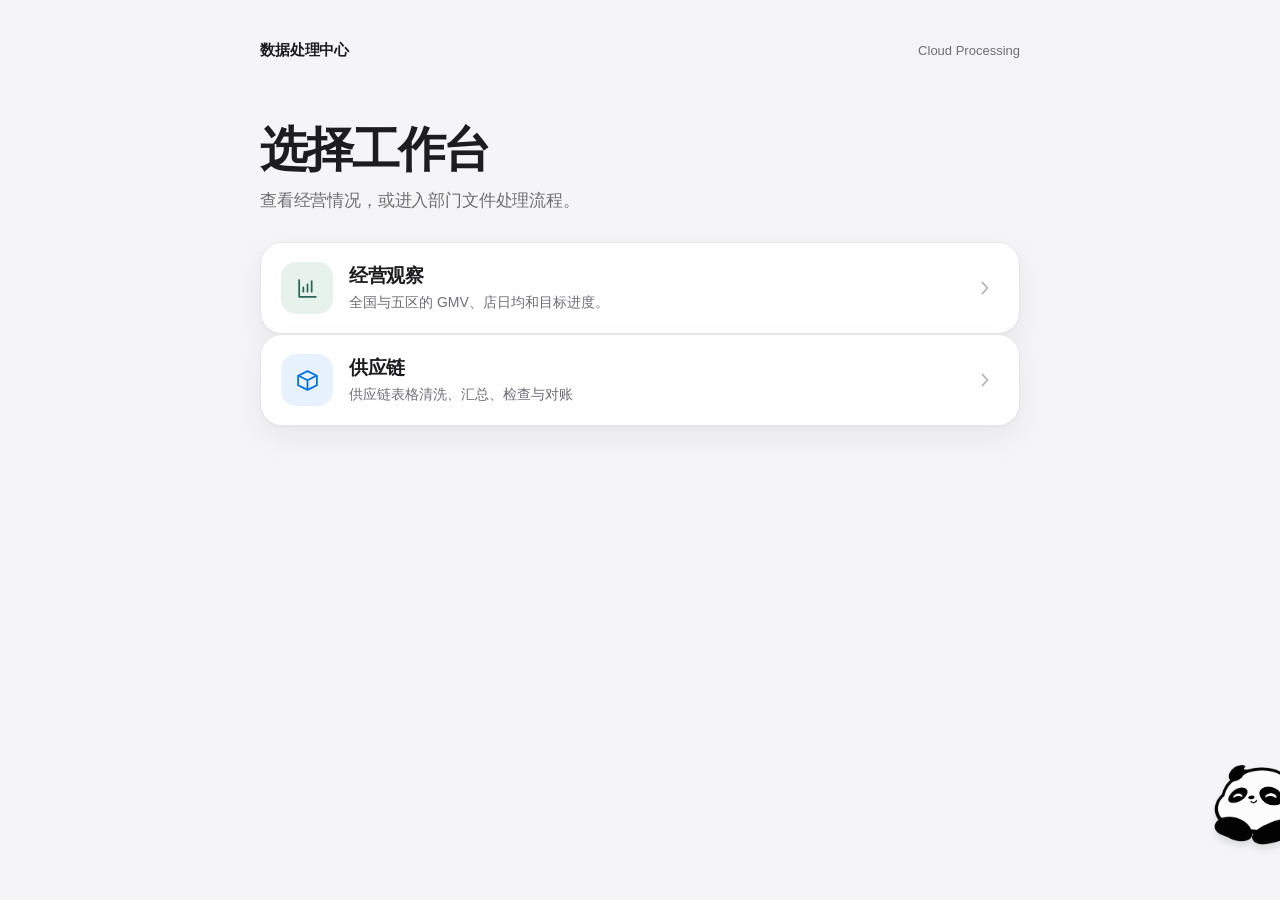
==== index.html @ 6d71aa8b "Deploy fixed Ridge forecasts calibrated to operating snapshots" ====
<!DOCTYPE html>
<html lang="zh-CN">
<head>
  <meta charset="UTF-8">
  <meta name="viewport" content="width=device-width, initial-scale=1.0">
  <meta name="theme-color" content="#f5f5f7">
  <title>数据处理中心</title>
  <link rel="stylesheet" href="assets/site.css">
  <link rel="stylesheet" href="assets/mascot.css?v=4b41b535fff8">
</head>
<body>
  <main class="app-shell" data-page="departments">
    <nav class="brand-bar" aria-label="站点导航">
      <span class="brand">数据处理中心</span>
      <span class="quiet-label">Cloud Processing</span>
    </nav>

    <header class="page-header">
      <h1>选择工作台</h1>
      <p>查看经营情况，或进入部门文件处理流程。</p>
    </header>

    <section class="choice-list" aria-label="经营看板">
      <a class="choice-row" href="operations/" aria-label="进入经营观察">
        <span class="choice-icon" style="--icon-bg:#e8f2ec;--icon-color:#2c6656">
          <svg viewBox="0 0 24 24" fill="none" aria-hidden="true"><path d="M4 4v16h16M8 15v-4M12 15V8M16 15V5" stroke="currentColor" stroke-width="1.7" stroke-linecap="round" stroke-linejoin="round"/></svg>
        </span>
        <span class="choice-copy"><h2>经营观察</h2><p>全国与五区的 GMV、店日均和目标进度。</p></span>
        <svg class="choice-chevron" viewBox="0 0 20 20" fill="none" aria-hidden="true"><path d="m7.5 4.5 5 5.5-5 5.5" stroke="currentColor" stroke-width="1.8" stroke-linecap="round" stroke-linejoin="round"/></svg>
      </a>
    </section>
    <section class="choice-list" data-department-list aria-label="部门列表"></section>
  </main>
  <script src="assets/catalog.js"></script>
  <script src="assets/portal.js"></script>
  <script src="assets/operations-diagnosis.js?v=20261012-c32" defer></script>
  <script src="assets/chat-context.js?v=20261012-c32-r2" defer></script>
  <script src="assets/chat-session.js?v=20261012-c32" defer></script>
  <script src="assets/chat-config.js?v=12b940a2179a" defer></script>
  <script src="assets/mascot.js?v=3c1183628ebd" defer></script>
</body>
</html>
---- assets/site.css ----
:root {
  color-scheme: light;
  --page: #f5f5f7;
  --surface: #ffffff;
  --surface-hover: #fafafa;
  --text: #1d1d1f;
  --secondary: #6e6e73;
  --tertiary: #8e8e93;
  --line: rgba(0, 0, 0, 0.09);
  --blue: #0071e3;
  --blue-hover: #0077ed;
  --green: #248a3d;
  --red: #d70015;
  --radius: 22px;
  --shadow: 0 1px 2px rgba(0, 0, 0, 0.04), 0 12px 32px rgba(0, 0, 0, 0.06);
  --ease: cubic-bezier(0.25, 0.1, 0.25, 1);
}

* {
  box-sizing: border-box;
}

html {
  min-width: 320px;
  background: var(--page);
  -webkit-text-size-adjust: 100%;
}

body {
  min-height: 100vh;
  margin: 0;
  background: var(--page);
  color: var(--text);
  font-family: -apple-system, BlinkMacSystemFont, "SF Pro Display", "SF Pro Text", "PingFang SC", "Helvetica Neue", sans-serif;
  -webkit-font-smoothing: antialiased;
}

button,
input {
  font: inherit;
}

button,
a,
.drop-zone {
  -webkit-tap-highlight-color: transparent;
  touch-action: manipulation;
}

a {
  color: inherit;
  text-decoration: none;
}

button:focus-visible,
a:focus-visible,
input:focus-visible,
.drop-zone:focus-within,
summary:focus-visible {
  outline: 3px solid rgba(0, 113, 227, 0.34);
  outline-offset: 3px;
}

.app-shell {
  width: min(760px, calc(100% - 40px));
  margin: 0 auto;
  padding: 28px 0 72px;
}

.app-shell.runner-shell {
  width: min(680px, calc(100% - 40px));
}

.brand-bar,
.page-nav {
  display: flex;
  min-height: 44px;
  align-items: center;
  justify-content: space-between;
  gap: 16px;
  margin-bottom: 52px;
}

.brand {
  font-size: 15px;
  font-weight: 650;
  letter-spacing: -0.01em;
}

.quiet-label {
  color: var(--secondary);
  font-size: 13px;
  font-weight: 500;
}

.back-link {
  display: inline-flex;
  min-height: 44px;
  align-items: center;
  gap: 5px;
  margin-left: -10px;
  padding: 0 10px;
  border-radius: 12px;
  color: var(--blue);
  font-size: 15px;
  font-weight: 550;
}

.back-link svg {
  width: 17px;
  height: 17px;
}

.page-header {
  margin-bottom: 28px;
}

.page-header h1 {
  max-width: 640px;
  margin: 0;
  font-size: clamp(34px, 7vw, 48px);
  font-weight: 700;
  line-height: 1.08;
  letter-spacing: -0.045em;
}

.page-header p {
  max-width: 590px;
  margin: 12px 0 0;
  color: var(--secondary);
  font-size: 17px;
  line-height: 1.55;
  letter-spacing: -0.01em;
}

.choice-list {
  display: grid;
  gap: 12px;
}

.choice-row {
  display: grid;
  grid-template-columns: 52px minmax(0, 1fr) 24px;
  min-height: 92px;
  align-items: center;
  gap: 16px;
  padding: 18px 20px;
  border: 1px solid var(--line);
  border-radius: var(--radius);
  background: var(--surface);
  box-shadow: var(--shadow);
  transition: background 180ms var(--ease), transform 180ms var(--ease), box-shadow 180ms var(--ease);
}

.choice-row:hover {
  background: var(--surface-hover);
  box-shadow: 0 2px 4px rgba(0, 0, 0, 0.05), 0 16px 38px rgba(0, 0, 0, 0.07);
  transform: translateY(-1px);
}

.choice-row:active {
  transform: scale(0.992);
}

.choice-icon {
  display: grid;
  width: 52px;
  height: 52px;
  place-items: center;
  border-radius: 15px;
  background: var(--icon-bg, #e8f2ff);
  color: var(--icon-color, var(--blue));
}

.choice-icon svg {
  width: 25px;
  height: 25px;
}

.choice-copy {
  min-width: 0;
}

.choice-copy h2 {
  margin: 0;
  font-size: 19px;
  font-weight: 650;
  line-height: 1.25;
  letter-spacing: -0.025em;
}

.choice-copy p {
  margin: 5px 0 0;
  color: var(--secondary);
  font-size: 14px;
  line-height: 1.45;
}

.choice-chevron {
  width: 20px;
  height: 20px;
  color: #b3b3b8;
}

.empty-state,
.error-state {
  padding: 28px;
  border: 1px solid var(--line);
  border-radius: var(--radius);
  background: var(--surface);
  color: var(--secondary);
  line-height: 1.6;
}

.workflow {
  display: grid;
  grid-template-columns: repeat(3, 1fr);
  gap: 8px;
  margin: 0 0 22px;
  padding: 0;
  list-style: none;
}

.workflow li {
  display: flex;
  min-width: 0;
  align-items: center;
  gap: 8px;
  color: var(--tertiary);
  font-size: 13px;
  font-weight: 550;
}

.workflow li::before {
  display: grid;
  width: 24px;
  height: 24px;
  flex: 0 0 24px;
  place-items: center;
  border-radius: 50%;
  background: #e8e8ed;
  color: var(--secondary);
  content: attr(data-step);
  font-size: 12px;
  font-weight: 650;
}

.workflow li.active {
  color: var(--text);
}

.workflow li.active::before {
  background: var(--blue);
  color: white;
}

.workflow li.done::before {
  background: var(--green);
  color: white;
  content: "✓";
}

.runner-card {
  padding: clamp(22px, 5vw, 34px);
  border: 1px solid var(--line);
  border-radius: 28px;
  background: var(--surface);
  box-shadow: var(--shadow);
}

.drop-zone {
  display: grid;
  min-height: 220px;
  place-items: center;
  padding: 28px;
  border: 1.5px dashed #b8b8bd;
  border-radius: 20px;
  background: #fbfbfd;
  cursor: pointer;
  text-align: center;
  transition: border-color 180ms var(--ease), background 180ms var(--ease), transform 180ms var(--ease);
}

.drop-zone:hover,
.drop-zone.dragging {
  border-color: var(--blue);
  background: #f4f9ff;
}

.drop-zone.dragging {
  transform: scale(0.995);
}

.drop-zone input {
  position: absolute;
  width: 1px;
  height: 1px;
  opacity: 0;
  pointer-events: none;
}

.upload-symbol {
  display: grid;
  width: 54px;
  height: 54px;
  place-items: center;
  margin: 0 auto 16px;
  border-radius: 16px;
  background: #e8f2ff;
  color: var(--blue);
}

.upload-symbol svg {
  width: 28px;
  height: 28px;
}

.drop-zone strong {
  display: block;
  font-size: 17px;
  font-weight: 650;
  letter-spacing: -0.02em;
}

.drop-zone small {
  display: block;
  margin-top: 7px;
  color: var(--secondary);
  font-size: 13px;
  line-height: 1.45;
}

.file-list {
  display: grid;
  gap: 8px;
  margin-top: 14px;
}

.file-row {
  display: grid;
  grid-template-columns: minmax(0, 1fr) auto;
  align-items: center;
  gap: 16px;
  padding: 12px 14px;
  border-radius: 14px;
  background: #f5f5f7;
  font-size: 13px;
}

.file-row strong {
  overflow: hidden;
  font-weight: 550;
  text-overflow: ellipsis;
  white-space: nowrap;
}

.file-row span {
  color: var(--secondary);
  font-variant-numeric: tabular-nums;
}

.feedback-list {
  display: grid;
  gap: 10px;
  margin: 20px 0;
  padding: 0;
  list-style: none;
}

.feedback-item {
  display: flex;
  min-height: 42px;
  align-items: center;
  gap: 11px;
  color: var(--secondary);
  font-size: 14px;
}

.feedback-dot {
  display: grid;
  width: 24px;
  height: 24px;
  flex: 0 0 24px;
  place-items: center;
  border-radius: 50%;
  background: #e8e8ed;
  color: var(--tertiary);
  font-size: 12px;
  font-weight: 700;
}

.feedback-item.working {
  color: var(--text);
}

.feedback-item.working .feedback-dot {
  border: 2px solid #d2d2d7;
  border-top-color: var(--blue);
  background: transparent;
  color: transparent;
  animation: spin 700ms linear infinite;
}

.feedback-item.success {
  color: var(--green);
}

.feedback-item.success .feedback-dot {
  background: var(--green);
  color: white;
}

.feedback-item.error {
  color: var(--red);
}

.feedback-item.error .feedback-dot {
  background: #ffe5e7;
  color: var(--red);
}

.access-settings {
  margin: 4px 0 18px;
  border-top: 1px solid var(--line);
  border-bottom: 1px solid var(--line);
}

.access-settings summary {
  min-height: 44px;
  padding: 12px 2px;
  color: var(--secondary);
  cursor: pointer;
  font-size: 13px;
  list-style: none;
}

.access-settings summary::-webkit-details-marker {
  display: none;
}

.access-settings summary::after {
  float: right;
  content: "+";
}

.access-settings[open] summary::after {
  content: "−";
}

.token-field {
  display: grid;
  gap: 7px;
  padding: 4px 0 16px;
  color: var(--secondary);
  font-size: 13px;
}

.token-field input {
  width: 100%;
  min-height: 46px;
  padding: 0 13px;
  border: 1px solid #c7c7cc;
  border-radius: 12px;
  background: white;
  color: var(--text);
  font-size: 16px;
}

.runner-actions {
  display: grid;
  grid-template-columns: 1fr 1fr;
  gap: 10px;
}

.button {
  display: inline-flex;
  min-height: 48px;
  align-items: center;
  justify-content: center;
  padding: 0 18px;
  border: 0;
  border-radius: 14px;
  cursor: pointer;
  font-size: 15px;
  font-weight: 650;
  transition: background 160ms var(--ease), opacity 160ms var(--ease), transform 160ms var(--ease);
}

.button:active {
  transform: scale(0.985);
}

.button.primary {
  background: var(--blue);
  color: white;
}

.button.primary:hover {
  background: var(--blue-hover);
}

.button.secondary {
  background: #e8e8ed;
  color: var(--text);
}

.button.download {
  background: var(--green);
  color: white;
}

.button:disabled,
.button[aria-disabled="true"] {
  cursor: not-allowed;
  opacity: 0.38;
  pointer-events: none;
}

.clear-button {
  display: block;
  min-height: 44px;
  margin: 10px auto -8px;
  padding: 0 12px;
  border: 0;
  background: transparent;
  color: var(--secondary);
  cursor: pointer;
  font-size: 13px;
}

.clear-button:hover {
  color: var(--text);
}

[hidden] {
  display: none !important;
}

@keyframes spin {
  to {
    transform: rotate(360deg);
  }
}

@media (max-width: 560px) {
  .app-shell,
  .app-shell.runner-shell {
    width: min(100% - 24px, 760px);
    padding-top: 12px;
  }

  .brand-bar,
  .page-nav {
    margin-bottom: 36px;
  }

  .page-header h1 {
    font-size: 34px;
  }

  .page-header p {
    font-size: 15px;
  }

  .choice-row {
    grid-template-columns: 46px minmax(0, 1fr) 20px;
    min-height: 82px;
    gap: 13px;
    padding: 15px;
    border-radius: 18px;
  }

  .choice-icon {
    width: 46px;
    height: 46px;
    border-radius: 13px;
  }

  .choice-copy h2 {
    font-size: 17px;
  }

  .choice-copy p {
    font-size: 13px;
  }

  .runner-card {
    padding: 18px;
    border-radius: 22px;
  }

  .drop-zone {
    min-height: 190px;
    padding: 22px 16px;
  }

  .workflow li {
    justify-content: center;
    font-size: 12px;
  }

  .workflow li::before {
    display: none;
  }

  .runner-actions {
    grid-template-columns: 1fr;
  }
}

@media (prefers-reduced-motion: reduce) {
  *,
  *::before,
  *::after {
    scroll-behavior: auto !important;
    animation-duration: 0.01ms !important;
    animation-iteration-count: 1 !important;
    transition-duration: 0.01ms !important;
  }
}
---- assets/mascot.css ----
.xd-widget{--xd-ink:#25342d;--xd-muted:#758078;--xd-green:#2f6656;--xd-red:#b94331;--xd-paper:#fcfbf7;--xd-line:#e4e6dc;position:fixed;inset:auto;top:var(--xd-viewport-top,0px);left:var(--xd-viewport-left,0px);width:var(--xd-viewport-width,100vw);height:var(--xd-viewport-height,100dvh);z-index:120;pointer-events:none;overflow:hidden;overflow:clip;-webkit-text-size-adjust:100%;font-family:-apple-system,BlinkMacSystemFont,"PingFang SC","Microsoft YaHei",sans-serif;color:var(--xd-ink);font-size:14px;line-height:1.5}
.xd-widget *{box-sizing:border-box}.xd-widget button,.xd-widget textarea{font:inherit}.xd-widget button{touch-action:manipulation;cursor:pointer;-webkit-tap-highlight-color:transparent}.xd-widget button:focus-visible,.xd-widget textarea:focus-visible,.xd-conversation:focus-visible{outline:2px solid var(--xd-green);outline-offset:4px}.xd-widget button:disabled{cursor:default}.xd-widget [hidden]{display:none!important}
.xd-trigger{position:absolute;right:-37px;bottom:calc(38px + env(safe-area-inset-bottom,0px) + var(--xd-bottom-offset,0px));width:116px;height:118px;padding:0;border:0;background:transparent;pointer-events:auto;transition:right .36s cubic-bezier(.22,1.35,.4,1),bottom .36s cubic-bezier(.22,1,.4,1);isolation:isolate}
.xd-panda-wrap{display:block;width:116px;height:116px;transform-origin:72% 82%;animation:xd-peek 12s ease-in-out infinite;transition:transform .25s ease;filter:drop-shadow(0 5px 3px rgba(37,52,45,.12))}.xd-panda{display:block;width:100%;height:100%;object-fit:contain;pointer-events:none;user-select:none}.xd-trigger:hover .xd-panda-wrap,.xd-trigger:focus-visible .xd-panda-wrap{animation:none;transform:translate(-5px,-4px) rotate(-7deg)}.xd-trigger:focus-visible{outline-offset:-15px;border-radius:50%}
.xd-trigger-hint{position:absolute;right:85px;top:40px;width:max-content;background:var(--xd-green);color:white;box-shadow:0 3px 13px rgba(36,63,50,.1);font-size:11px;font-weight:500;padding:6px 11px;border-radius:20px;opacity:0;transform:translateX(5px);transition:opacity .18s,transform .18s;pointer-events:none}.xd-trigger:hover .xd-trigger-hint,.xd-trigger:focus-visible .xd-trigger-hint{opacity:1;transform:none}
.xd-open .xd-trigger{right:17px;bottom:calc(17px + env(safe-area-inset-bottom,0px) + var(--xd-bottom-offset,0px))}.xd-open .xd-panda-wrap{animation:xd-pop .36s cubic-bezier(.25,1.5,.45,1) both}.xd-open .xd-trigger-hint{display:none}
.xd-panel{position:absolute;right:max(24px,env(safe-area-inset-right,0px));bottom:calc(139px + env(safe-area-inset-bottom,0px) + var(--xd-bottom-offset,0px));width:min(370px,calc(100% - 48px - env(safe-area-inset-left,0px) - env(safe-area-inset-right,0px)));min-width:0;min-height:0;height:min(490px,calc(var(--xd-viewport-height,100dvh) - 170px));display:flex;flex-direction:column;background:var(--xd-paper);border:1px solid rgba(166,179,163,.45);border-radius:22px;box-shadow:0 16px 54px rgba(38,55,44,.16),0 2px 10px rgba(38,55,44,.04);pointer-events:auto;overflow:clip;animation:xd-panel-in .3s cubic-bezier(.2,.8,.2,1) both;transform-origin:95% 100%}
.xd-header{display:flex;align-items:center;gap:11px;padding:19px 18px 14px;flex:none}.xd-avatar{width:46px;height:46px;object-fit:contain;flex:none;user-select:none}.xd-brand{min-width:0;flex:1}.xd-brand h2{font-size:17px;font-weight:650;letter-spacing:.02em;margin:0;line-height:1.4}.xd-brand h2 span{display:inline-block;font-size:10px;font-weight:500;color:var(--xd-red);letter-spacing:.03em;padding-left:8px}.xd-mode{margin:2px 0 0;font-size:10px;color:var(--xd-muted);letter-spacing:.04em}.xd-icon-button{display:flex;align-items:center;justify-content:center;padding:0;border:0;background:transparent;color:var(--xd-muted);border-radius:50%;flex:none;width:44px;height:44px;transition:background .15s,color .15s}.xd-minimize:hover{background:#edf0e8;color:var(--xd-ink)}.xd-scope{padding:0 20px 12px;margin:0;font-size:10px;line-height:1.6;color:var(--xd-muted);border-bottom:1px solid var(--xd-line);flex:none}
.xd-conversation{min-height:0;min-width:0;flex:1;overflow:auto;overscroll-behavior:contain;scrollbar-width:thin;scrollbar-color:#d6ddcf transparent;padding:19px 17px 8px;outline-offset:-3px!important}.xd-message{width:fit-content;max-width:94%;margin-bottom:13px;border-radius:15px;padding:11px 13px;overflow-wrap:anywhere}.xd-message p{white-space:pre-wrap;font-size:12px;line-height:1.75;margin:0;font-variant-numeric:tabular-nums}.xd-message-assistant{background:#eef2e9;border-bottom-left-radius:4px;color:#34483c}.xd-message-user{margin-left:auto;background:var(--xd-green);color:white;border-bottom-right-radius:4px}.xd-message-error{background:#f8ece5;color:#a14331}.xd-retry{margin:8px 0 1px;border:1px solid #dfbdb0;background:transparent;color:#99442f;font-size:11px;padding:4px 10px;border-radius:7px}.xd-retry:hover{background:#f4e0d4}
.xd-suggestions{display:flex;flex-wrap:wrap;gap:6px;padding:8px 17px 11px;flex:none}.xd-suggestions button{min-height:36px;font-size:10px;border:1px solid var(--xd-line);border-radius:99px;padding:5px 9px;background:transparent;color:var(--xd-muted);line-height:1.4;transition:background .15s,border-color .15s,color .15s}.xd-suggestions button:hover{background:#edf3e9;border-color:#b8c9b6;color:var(--xd-green)}.xd-suggestions button:disabled{opacity:.5}
.xd-form{min-width:0;display:flex;align-items:flex-end;gap:8px;margin:0 16px;padding:9px 8px 9px 12px;border:1px solid #dbe1d3;background:#fffefa;border-radius:13px;flex:none;transition:border-color .15s,box-shadow .15s}.xd-form:focus-within{border-color:#81a18d;box-shadow:0 0 0 2px rgba(47,102,86,.05)}.xd-widget .xd-input{display:block;flex:1;min-width:0;min-height:24px;max-height:90px;resize:none;border:0;background:transparent;color:var(--xd-ink);padding:3px 0;line-height:1.55;font-size:12px;outline:none!important;overflow:auto;border-radius:1px}.xd-input::placeholder{color:#90988d}.xd-send{width:44px;height:44px;background:var(--xd-green);color:white;transition:opacity .15s,background .15s}.xd-send:hover:not(:disabled){background:#234e41}.xd-send:disabled{background:#e6ebe0;color:#a3b09b}.xd-bottom{display:flex;align-items:center;justify-content:space-between;min-height:29px;padding:5px 19px 8px;font-size:9px;color:#92998e;flex:none}.xd-status{color:var(--xd-muted)}.xd-counter{font-variant-numeric:tabular-nums;margin-left:auto}.xd-sr-only{position:absolute!important;width:1px!important;height:1px!important;padding:0!important;margin:-1px!important;overflow:hidden!important;clip:rect(0,0,0,0)!important;white-space:nowrap!important;border:0!important}
@keyframes xd-peek{0%,65%,100%{transform:translateY(0) rotate(-3deg)}69%{transform:translate(-2px,-4px) rotate(-8deg)}73%{transform:translate(0,-2px) rotate(2deg)}79%,88%{transform:translateY(0) rotate(-3deg)}}
@keyframes xd-pop{0%{transform:translate(24px,10px) rotate(-9deg) scale(.84)}65%{transform:translate(-4px,-7px) rotate(3deg) scale(1.04)}100%{transform:none}}
@keyframes xd-panel-in{from{opacity:0;transform:translate(8px,10px) scale(.965)}to{opacity:1;transform:none}}
@media(max-width:520px){.xd-trigger{width:101px;height:104px;right:-31px;bottom:calc(31px + env(safe-area-inset-bottom,0px) + var(--xd-bottom-offset,0px))}.xd-panda-wrap{width:101px;height:101px}.xd-trigger-hint{display:none}.xd-open .xd-trigger{right:16px;bottom:calc(13px + env(safe-area-inset-bottom,0px) + var(--xd-bottom-offset,0px))}.xd-panel{right:max(16px,env(safe-area-inset-right,0px));width:min(370px,calc(100% - 32px - env(safe-area-inset-left,0px) - env(safe-area-inset-right,0px)));bottom:calc(122px + env(safe-area-inset-bottom,0px) + var(--xd-bottom-offset,0px));height:min(490px,calc(var(--xd-viewport-height,100dvh) - 145px));border-radius:19px}.xd-header{padding:15px 16px 11px;gap:9px}.xd-scope{padding:0 17px 10px}.xd-conversation{padding:15px 14px 6px}.xd-message{max-width:95%}.xd-message p{font-size:14px;line-height:1.65}.xd-suggestions{padding:7px 14px 10px}.xd-form{margin:0 13px}.xd-widget .xd-input{font-size:16px;line-height:1.5;min-height:28px}.xd-send{width:44px;height:44px}.xd-suggestions button{min-height:44px}.xd-bottom{padding:5px 16px 8px}}
@media(max-height:460px){.xd-open .xd-trigger{bottom:calc(8px + var(--xd-bottom-offset,0px));width:68px;height:68px}.xd-open .xd-panda-wrap{width:68px;height:68px}.xd-panel{bottom:calc(82px + var(--xd-bottom-offset,0px));height:calc(var(--xd-viewport-height,100dvh) - 98px)}.xd-header{padding-top:9px;padding-bottom:7px}.xd-avatar{width:32px;height:32px}.xd-scope{padding-bottom:6px}.xd-suggestions{padding-top:4px;padding-bottom:6px}.xd-bottom{min-height:23px;padding-top:2px;padding-bottom:4px}}
.xd-compact.xd-open .xd-trigger{display:none}.xd-compact.xd-open .xd-panda-wrap{width:68px;height:68px}.xd-compact .xd-panel{bottom:calc(8px + env(safe-area-inset-bottom,0px));height:calc(var(--xd-viewport-height,100dvh) - 16px - env(safe-area-inset-top,0px) - env(safe-area-inset-bottom,0px))}.xd-compact .xd-header{padding:7px 15px;min-height:39px}.xd-compact .xd-brand h2{font-size:14px}.xd-compact .xd-avatar,.xd-compact .xd-mode,.xd-compact .xd-scope,.xd-compact .xd-suggestions{display:none}.xd-compact .xd-conversation{min-height:0;padding-top:8px;padding-bottom:3px}.xd-compact .xd-message{padding:7px 10px;margin-bottom:8px}.xd-compact .xd-bottom{min-height:18px;padding-top:1px;padding-bottom:3px;font-size:8px}.xd-compact .xd-form{padding-top:5px;padding-bottom:5px}
@media(prefers-reduced-motion:reduce){.xd-trigger,.xd-panda-wrap,.xd-panel{animation:none!important;transition:none!important}.xd-trigger:hover .xd-panda-wrap,.xd-trigger:focus-visible .xd-panda-wrap{transform:none}}

.xd-history{flex-shrink:0;border:0;background:transparent;color:var(--xd-muted);font-size:11px;padding:6px;cursor:pointer}.xd-download-chat{display:inline-block;margin-top:8px;color:var(--xd-green);font-size:12px;text-decoration:underline}.xd-message-scope{display:block;margin-bottom:4px;font-size:9px;color:var(--xd-muted)}
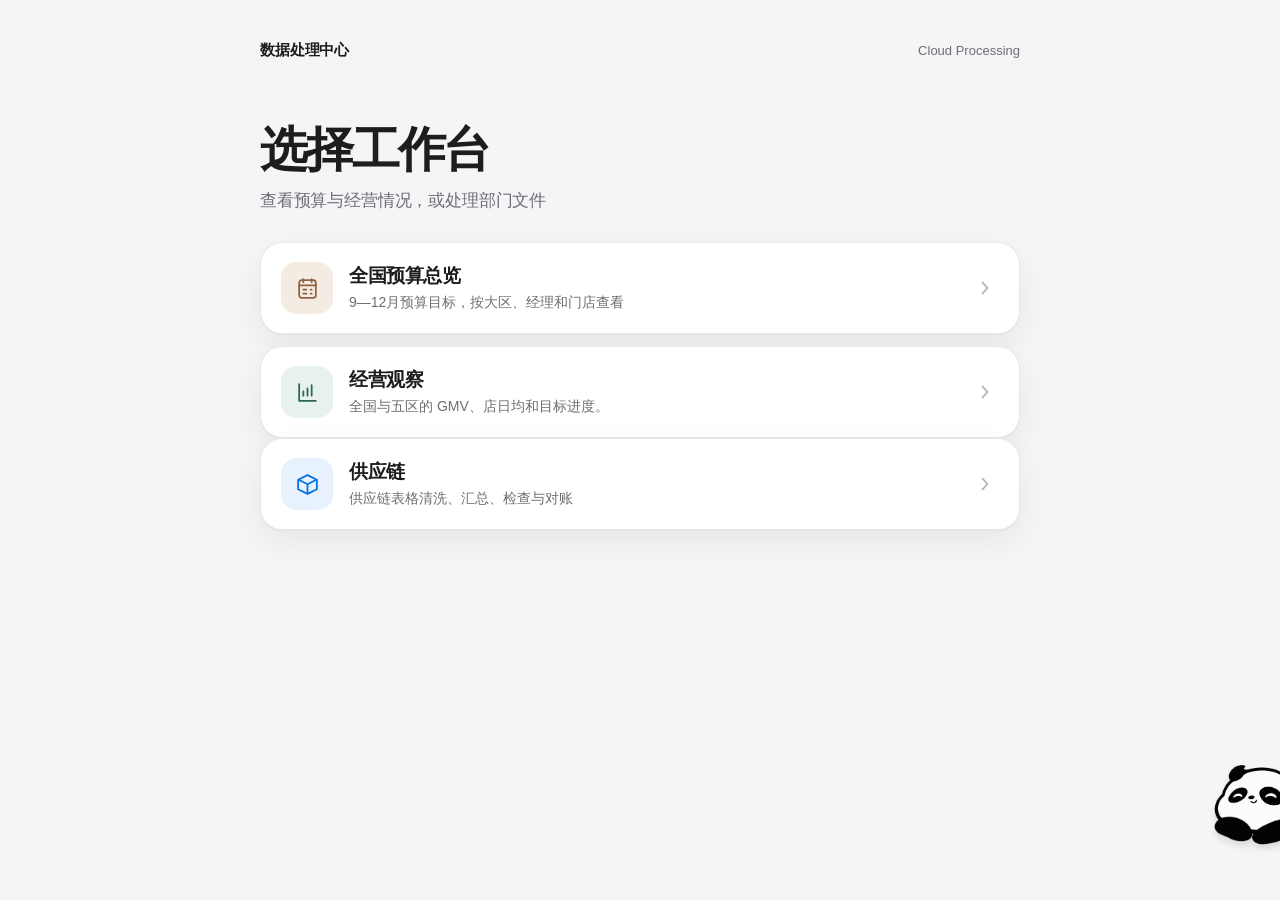
==== commit 2f6d8935: "Publish approved nationwide budget overview" ====
--- a/index.html
+++ b/index.html
@@ -17,10 +17,17 @@
 
     <header class="page-header">
       <h1>选择工作台</h1>
-      <p>查看经营情况，或进入部门文件处理流程。</p>
+      <p>查看预算与经营情况，或处理部门文件</p>
     </header>
 
-    <section class="choice-list" aria-label="经营看板">
+    <section class="choice-list" aria-label="预算与经营">
+      <a class="choice-row" href="budget/" aria-label="进入全国预算总览">
+        <span class="choice-icon" style="--icon-bg:#f4ece3;--icon-color:#946044">
+          <svg viewBox="0 0 24 24" fill="none" aria-hidden="true"><rect x="4" y="4" width="16" height="17" rx="2.5" stroke="currentColor" stroke-width="1.7"/><path d="M8 3v3M16 3v3M4 9h16M8 13h3M8 17h3M15 13h1M15 17h1" stroke="currentColor" stroke-width="1.7" stroke-linecap="round"/></svg>
+        </span>
+        <span class="choice-copy"><h2>全国预算总览</h2><p>9—12月预算目标，按大区、经理和门店查看</p></span>
+        <svg class="choice-chevron" viewBox="0 0 20 20" fill="none" aria-hidden="true"><path d="m7.5 4.5 5 5.5-5 5.5" stroke="currentColor" stroke-width="1.8" stroke-linecap="round" stroke-linejoin="round"/></svg>
+      </a>
       <a class="choice-row" href="operations/" aria-label="进入经营观察">
         <span class="choice-icon" style="--icon-bg:#e8f2ec;--icon-color:#2c6656">
           <svg viewBox="0 0 24 24" fill="none" aria-hidden="true"><path d="M4 4v16h16M8 15v-4M12 15V8M16 15V5" stroke="currentColor" stroke-width="1.7" stroke-linecap="round" stroke-linejoin="round"/></svg>
@@ -37,6 +44,6 @@
   <script src="assets/chat-context.js?v=20261012-c32-r2" defer></script>
   <script src="assets/chat-session.js?v=20261012-c32" defer></script>
   <script src="assets/chat-config.js?v=12b940a2179a" defer></script>
-  <script src="assets/mascot.js?v=3c1183628ebd" defer></script>
+  <script src="assets/mascot.js?v=52214c8634c3" defer></script>
 </body>
 </html>
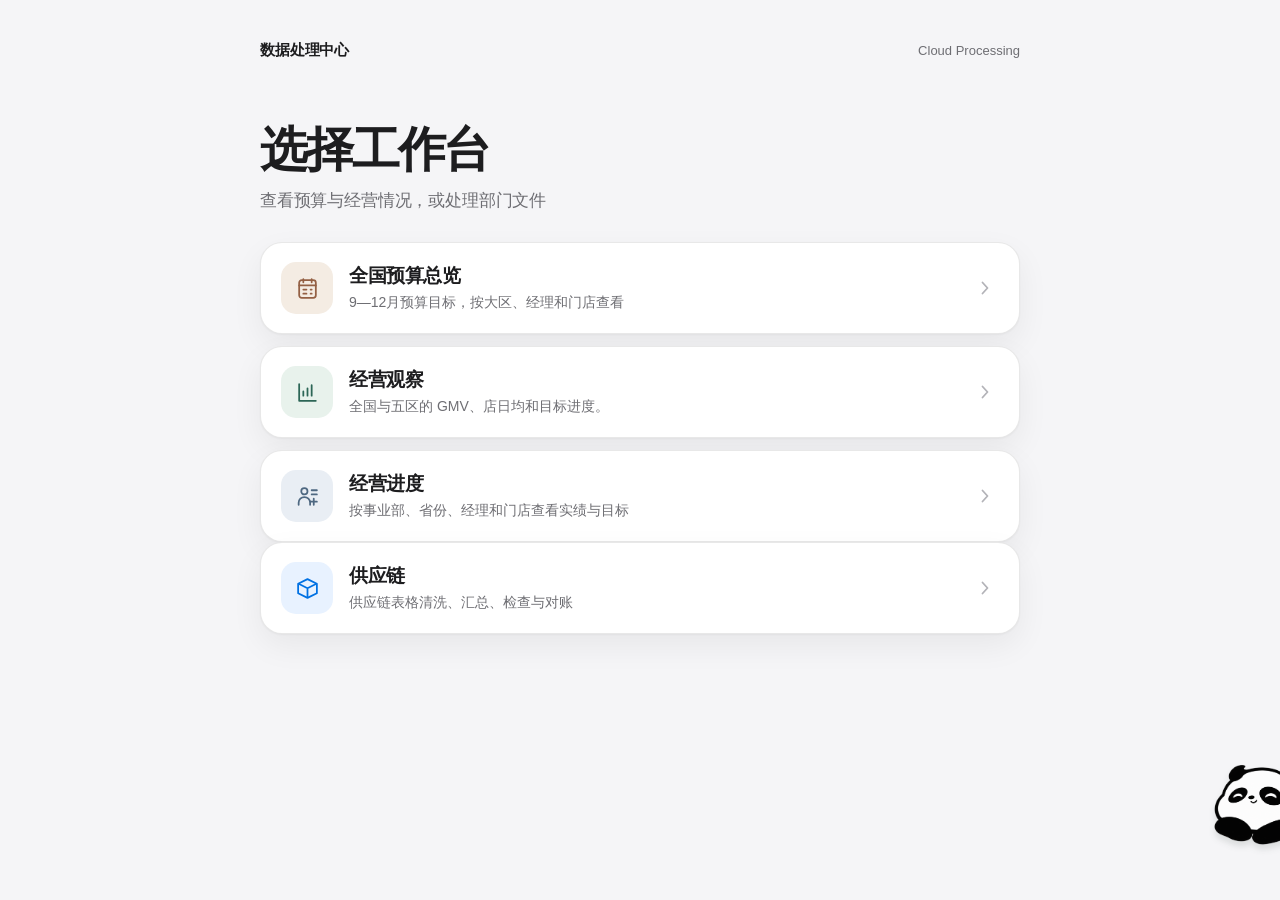
==== commit 1a415503: "Publish operating progress as the third dashboard" ====
--- a/index.html
+++ b/index.html
@@ -35,6 +35,13 @@
         <span class="choice-copy"><h2>经营观察</h2><p>全国与五区的 GMV、店日均和目标进度。</p></span>
         <svg class="choice-chevron" viewBox="0 0 20 20" fill="none" aria-hidden="true"><path d="m7.5 4.5 5 5.5-5 5.5" stroke="currentColor" stroke-width="1.8" stroke-linecap="round" stroke-linejoin="round"/></svg>
       </a>
+      <a class="choice-row" href="manager-targets/" aria-label="进入经营进度">
+        <span class="choice-icon" style="--icon-bg:#e9eef4;--icon-color:#4e6881">
+          <svg viewBox="0 0 24 24" fill="none" aria-hidden="true"><circle cx="9" cy="7" r="3" stroke="currentColor" stroke-width="1.7"/><path d="M3.5 20v-2a5.5 5.5 0 0 1 11 0v2M16 6h5M16 10h5M18 14v6M15 17h6" stroke="currentColor" stroke-width="1.7" stroke-linecap="round"/></svg>
+        </span>
+        <span class="choice-copy"><h2>经营进度</h2><p>按事业部、省份、经理和门店查看实绩与目标</p></span>
+        <svg class="choice-chevron" viewBox="0 0 20 20" fill="none" aria-hidden="true"><path d="m7.5 4.5 5 5.5-5 5.5" stroke="currentColor" stroke-width="1.8" stroke-linecap="round" stroke-linejoin="round"/></svg>
+      </a>
     </section>
     <section class="choice-list" data-department-list aria-label="部门列表"></section>
   </main>
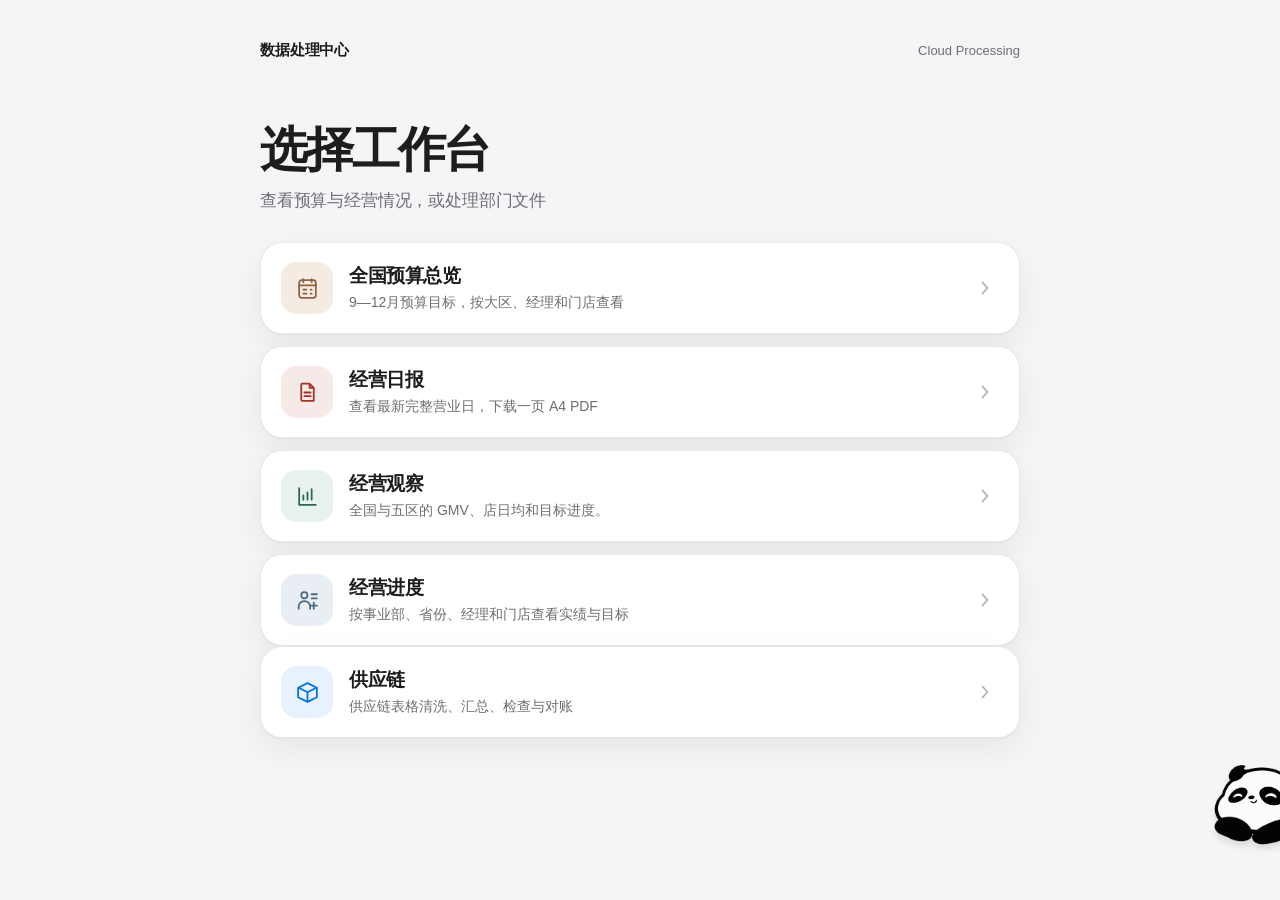
==== commit 97b2bf21: "Publish latest operating daily report" ====
--- a/index.html
+++ b/index.html
@@ -28,6 +28,13 @@
         <span class="choice-copy"><h2>全国预算总览</h2><p>9—12月预算目标，按大区、经理和门店查看</p></span>
         <svg class="choice-chevron" viewBox="0 0 20 20" fill="none" aria-hidden="true"><path d="m7.5 4.5 5 5.5-5 5.5" stroke="currentColor" stroke-width="1.8" stroke-linecap="round" stroke-linejoin="round"/></svg>
       </a>
+      <a class="choice-row" href="daily/" aria-label="进入经营日报">
+        <span class="choice-icon" style="--icon-bg:#f5eae7;--icon-color:#a63327">
+          <svg viewBox="0 0 24 24" fill="none" aria-hidden="true"><path d="M7 3.5h7l4 4V20H7a1 1 0 0 1-1-1V4.5a1 1 0 0 1 1-1Z M14 3.5v4h4 M9 12h6 M9 15.5h6" stroke="currentColor" stroke-width="1.7" stroke-linecap="round" stroke-linejoin="round"/></svg>
+        </span>
+        <span class="choice-copy"><h2>经营日报</h2><p>查看最新完整营业日，下载一页 A4 PDF</p></span>
+        <svg class="choice-chevron" viewBox="0 0 20 20" fill="none" aria-hidden="true"><path d="m7.5 4.5 5 5.5-5 5.5" stroke="currentColor" stroke-width="1.8" stroke-linecap="round" stroke-linejoin="round"/></svg>
+      </a>
       <a class="choice-row" href="operations/" aria-label="进入经营观察">
         <span class="choice-icon" style="--icon-bg:#e8f2ec;--icon-color:#2c6656">
           <svg viewBox="0 0 24 24" fill="none" aria-hidden="true"><path d="M4 4v16h16M8 15v-4M12 15V8M16 15V5" stroke="currentColor" stroke-width="1.7" stroke-linecap="round" stroke-linejoin="round"/></svg>
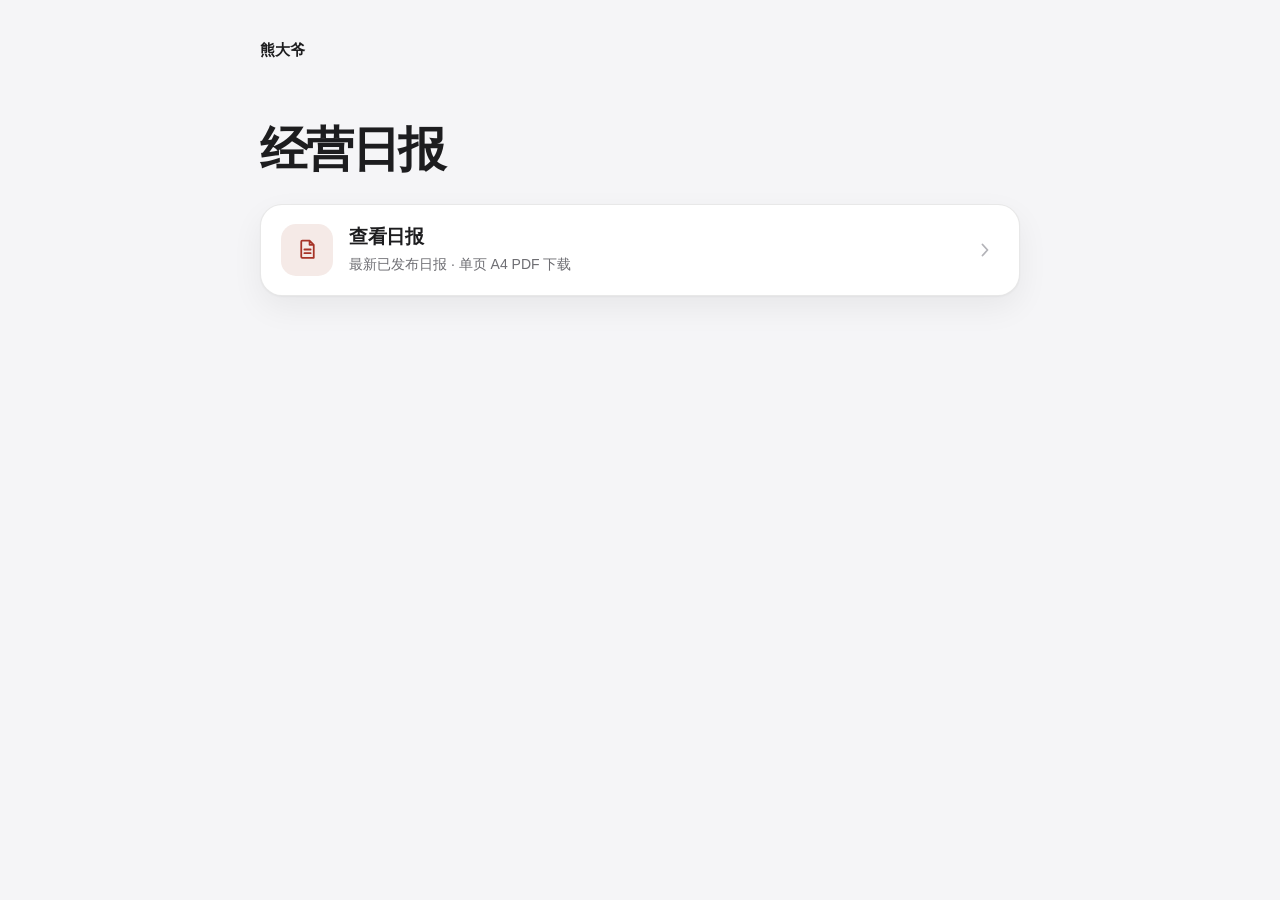
==== commit fa01f4f7: "Keep only the daily report entry on the homepage" ====
--- a/index.html
+++ b/index.html
@@ -4,60 +4,28 @@
   <meta charset="UTF-8">
   <meta name="viewport" content="width=device-width, initial-scale=1.0">
   <meta name="theme-color" content="#f5f5f7">
-  <title>数据处理中心</title>
+  <title>熊大爷经营日报</title>
   <link rel="stylesheet" href="assets/site.css">
-  <link rel="stylesheet" href="assets/mascot.css?v=4b41b535fff8">
 </head>
 <body>
-  <main class="app-shell" data-page="departments">
-    <nav class="brand-bar" aria-label="站点导航">
-      <span class="brand">数据处理中心</span>
-      <span class="quiet-label">Cloud Processing</span>
-    </nav>
+  <main class="app-shell">
+    <div class="brand-bar">
+      <span class="brand">熊大爷</span>
+    </div>
 
     <header class="page-header">
-      <h1>选择工作台</h1>
-      <p>查看预算与经营情况，或处理部门文件</p>
+      <h1>经营日报</h1>
     </header>
 
-    <section class="choice-list" aria-label="预算与经营">
-      <a class="choice-row" href="budget/" aria-label="进入全国预算总览">
-        <span class="choice-icon" style="--icon-bg:#f4ece3;--icon-color:#946044">
-          <svg viewBox="0 0 24 24" fill="none" aria-hidden="true"><rect x="4" y="4" width="16" height="17" rx="2.5" stroke="currentColor" stroke-width="1.7"/><path d="M8 3v3M16 3v3M4 9h16M8 13h3M8 17h3M15 13h1M15 17h1" stroke="currentColor" stroke-width="1.7" stroke-linecap="round"/></svg>
-        </span>
-        <span class="choice-copy"><h2>全国预算总览</h2><p>9—12月预算目标，按大区、经理和门店查看</p></span>
-        <svg class="choice-chevron" viewBox="0 0 20 20" fill="none" aria-hidden="true"><path d="m7.5 4.5 5 5.5-5 5.5" stroke="currentColor" stroke-width="1.8" stroke-linecap="round" stroke-linejoin="round"/></svg>
-      </a>
-      <a class="choice-row" href="daily/" aria-label="进入经营日报">
+    <div class="choice-list">
+      <a class="choice-row" href="daily/">
         <span class="choice-icon" style="--icon-bg:#f5eae7;--icon-color:#a63327">
           <svg viewBox="0 0 24 24" fill="none" aria-hidden="true"><path d="M7 3.5h7l4 4V20H7a1 1 0 0 1-1-1V4.5a1 1 0 0 1 1-1Z M14 3.5v4h4 M9 12h6 M9 15.5h6" stroke="currentColor" stroke-width="1.7" stroke-linecap="round" stroke-linejoin="round"/></svg>
         </span>
-        <span class="choice-copy"><h2>经营日报</h2><p>查看最新完整营业日，下载一页 A4 PDF</p></span>
+        <span class="choice-copy"><h2>查看日报</h2><p>最新已发布日报 · 单页 A4 PDF 下载</p></span>
         <svg class="choice-chevron" viewBox="0 0 20 20" fill="none" aria-hidden="true"><path d="m7.5 4.5 5 5.5-5 5.5" stroke="currentColor" stroke-width="1.8" stroke-linecap="round" stroke-linejoin="round"/></svg>
       </a>
-      <a class="choice-row" href="operations/" aria-label="进入经营观察">
-        <span class="choice-icon" style="--icon-bg:#e8f2ec;--icon-color:#2c6656">
-          <svg viewBox="0 0 24 24" fill="none" aria-hidden="true"><path d="M4 4v16h16M8 15v-4M12 15V8M16 15V5" stroke="currentColor" stroke-width="1.7" stroke-linecap="round" stroke-linejoin="round"/></svg>
-        </span>
-        <span class="choice-copy"><h2>经营观察</h2><p>全国与五区的 GMV、店日均和目标进度。</p></span>
-        <svg class="choice-chevron" viewBox="0 0 20 20" fill="none" aria-hidden="true"><path d="m7.5 4.5 5 5.5-5 5.5" stroke="currentColor" stroke-width="1.8" stroke-linecap="round" stroke-linejoin="round"/></svg>
-      </a>
-      <a class="choice-row" href="manager-targets/" aria-label="进入经营进度">
-        <span class="choice-icon" style="--icon-bg:#e9eef4;--icon-color:#4e6881">
-          <svg viewBox="0 0 24 24" fill="none" aria-hidden="true"><circle cx="9" cy="7" r="3" stroke="currentColor" stroke-width="1.7"/><path d="M3.5 20v-2a5.5 5.5 0 0 1 11 0v2M16 6h5M16 10h5M18 14v6M15 17h6" stroke="currentColor" stroke-width="1.7" stroke-linecap="round"/></svg>
-        </span>
-        <span class="choice-copy"><h2>经营进度</h2><p>按事业部、省份、经理和门店查看实绩与目标</p></span>
-        <svg class="choice-chevron" viewBox="0 0 20 20" fill="none" aria-hidden="true"><path d="m7.5 4.5 5 5.5-5 5.5" stroke="currentColor" stroke-width="1.8" stroke-linecap="round" stroke-linejoin="round"/></svg>
-      </a>
-    </section>
-    <section class="choice-list" data-department-list aria-label="部门列表"></section>
+    </div>
   </main>
-  <script src="assets/catalog.js"></script>
-  <script src="assets/portal.js"></script>
-  <script src="assets/operations-diagnosis.js?v=20261012-c32" defer></script>
-  <script src="assets/chat-context.js?v=20261012-c32-r2" defer></script>
-  <script src="assets/chat-session.js?v=20261012-c32" defer></script>
-  <script src="assets/chat-config.js?v=12b940a2179a" defer></script>
-  <script src="assets/mascot.js?v=52214c8634c3" defer></script>
 </body>
 </html>
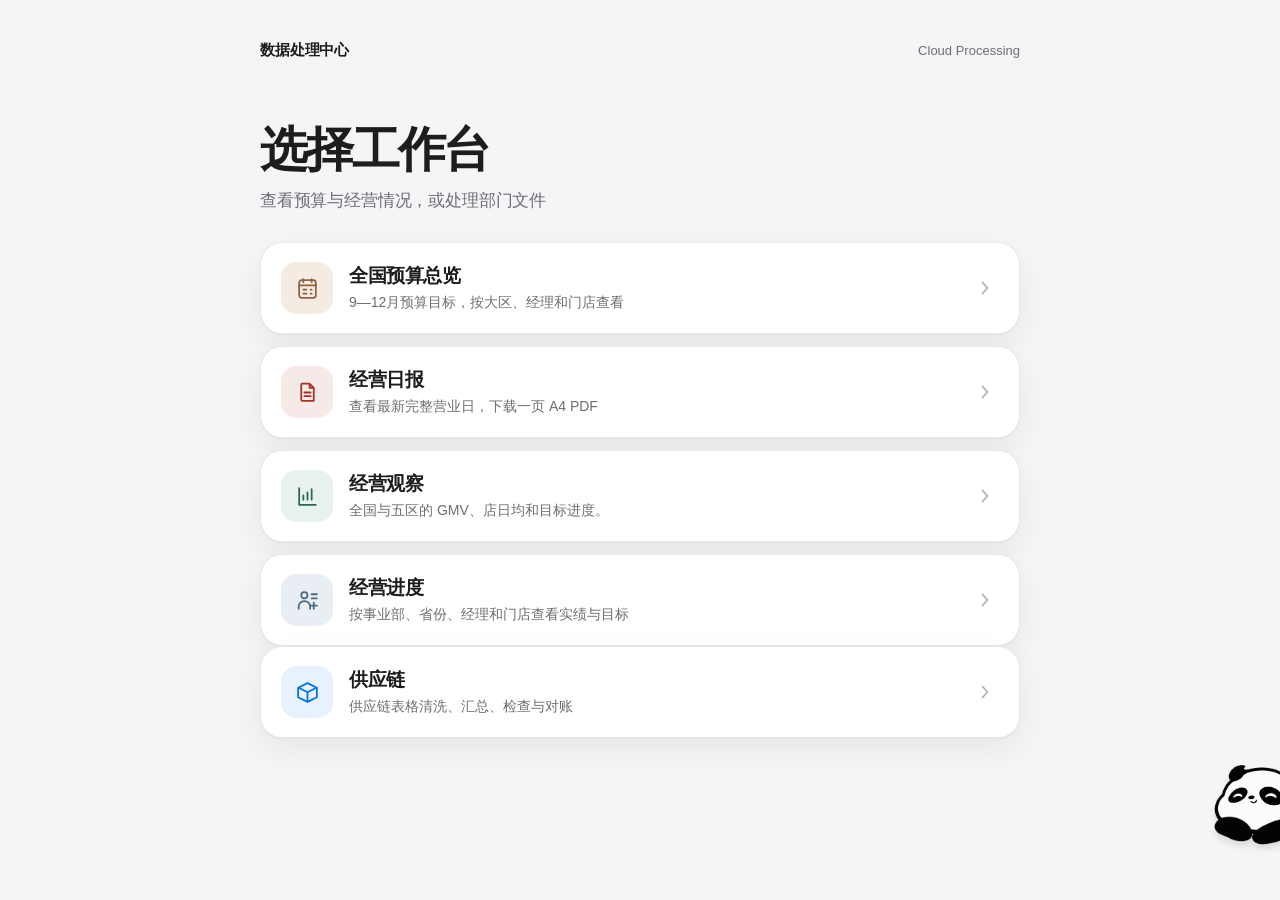
==== commit fa55a40c: "Restore homepage dashboard and department entries alongside daily report" ====
--- a/index.html
+++ b/index.html
@@ -4,28 +4,60 @@
   <meta charset="UTF-8">
   <meta name="viewport" content="width=device-width, initial-scale=1.0">
   <meta name="theme-color" content="#f5f5f7">
-  <title>熊大爷经营日报</title>
+  <title>数据处理中心</title>
   <link rel="stylesheet" href="assets/site.css">
+  <link rel="stylesheet" href="assets/mascot.css?v=4b41b535fff8">
 </head>
 <body>
-  <main class="app-shell">
-    <div class="brand-bar">
-      <span class="brand">熊大爷</span>
-    </div>
+  <main class="app-shell" data-page="departments">
+    <nav class="brand-bar" aria-label="站点导航">
+      <span class="brand">数据处理中心</span>
+      <span class="quiet-label">Cloud Processing</span>
+    </nav>
 
     <header class="page-header">
-      <h1>经营日报</h1>
+      <h1>选择工作台</h1>
+      <p>查看预算与经营情况，或处理部门文件</p>
     </header>
 
-    <div class="choice-list">
-      <a class="choice-row" href="daily/">
+    <section class="choice-list" aria-label="预算与经营">
+      <a class="choice-row" href="budget/" aria-label="进入全国预算总览">
+        <span class="choice-icon" style="--icon-bg:#f4ece3;--icon-color:#946044">
+          <svg viewBox="0 0 24 24" fill="none" aria-hidden="true"><rect x="4" y="4" width="16" height="17" rx="2.5" stroke="currentColor" stroke-width="1.7"/><path d="M8 3v3M16 3v3M4 9h16M8 13h3M8 17h3M15 13h1M15 17h1" stroke="currentColor" stroke-width="1.7" stroke-linecap="round"/></svg>
+        </span>
+        <span class="choice-copy"><h2>全国预算总览</h2><p>9—12月预算目标，按大区、经理和门店查看</p></span>
+        <svg class="choice-chevron" viewBox="0 0 20 20" fill="none" aria-hidden="true"><path d="m7.5 4.5 5 5.5-5 5.5" stroke="currentColor" stroke-width="1.8" stroke-linecap="round" stroke-linejoin="round"/></svg>
+      </a>
+      <a class="choice-row" href="daily/" aria-label="进入经营日报">
         <span class="choice-icon" style="--icon-bg:#f5eae7;--icon-color:#a63327">
           <svg viewBox="0 0 24 24" fill="none" aria-hidden="true"><path d="M7 3.5h7l4 4V20H7a1 1 0 0 1-1-1V4.5a1 1 0 0 1 1-1Z M14 3.5v4h4 M9 12h6 M9 15.5h6" stroke="currentColor" stroke-width="1.7" stroke-linecap="round" stroke-linejoin="round"/></svg>
         </span>
-        <span class="choice-copy"><h2>查看日报</h2><p>最新已发布日报 · 单页 A4 PDF 下载</p></span>
+        <span class="choice-copy"><h2>经营日报</h2><p>查看最新完整营业日，下载一页 A4 PDF</p></span>
         <svg class="choice-chevron" viewBox="0 0 20 20" fill="none" aria-hidden="true"><path d="m7.5 4.5 5 5.5-5 5.5" stroke="currentColor" stroke-width="1.8" stroke-linecap="round" stroke-linejoin="round"/></svg>
       </a>
-    </div>
+      <a class="choice-row" href="operations/" aria-label="进入经营观察">
+        <span class="choice-icon" style="--icon-bg:#e8f2ec;--icon-color:#2c6656">
+          <svg viewBox="0 0 24 24" fill="none" aria-hidden="true"><path d="M4 4v16h16M8 15v-4M12 15V8M16 15V5" stroke="currentColor" stroke-width="1.7" stroke-linecap="round" stroke-linejoin="round"/></svg>
+        </span>
+        <span class="choice-copy"><h2>经营观察</h2><p>全国与五区的 GMV、店日均和目标进度。</p></span>
+        <svg class="choice-chevron" viewBox="0 0 20 20" fill="none" aria-hidden="true"><path d="m7.5 4.5 5 5.5-5 5.5" stroke="currentColor" stroke-width="1.8" stroke-linecap="round" stroke-linejoin="round"/></svg>
+      </a>
+      <a class="choice-row" href="manager-targets/" aria-label="进入经营进度">
+        <span class="choice-icon" style="--icon-bg:#e9eef4;--icon-color:#4e6881">
+          <svg viewBox="0 0 24 24" fill="none" aria-hidden="true"><circle cx="9" cy="7" r="3" stroke="currentColor" stroke-width="1.7"/><path d="M3.5 20v-2a5.5 5.5 0 0 1 11 0v2M16 6h5M16 10h5M18 14v6M15 17h6" stroke="currentColor" stroke-width="1.7" stroke-linecap="round"/></svg>
+        </span>
+        <span class="choice-copy"><h2>经营进度</h2><p>按事业部、省份、经理和门店查看实绩与目标</p></span>
+        <svg class="choice-chevron" viewBox="0 0 20 20" fill="none" aria-hidden="true"><path d="m7.5 4.5 5 5.5-5 5.5" stroke="currentColor" stroke-width="1.8" stroke-linecap="round" stroke-linejoin="round"/></svg>
+      </a>
+    </section>
+    <section class="choice-list" data-department-list aria-label="部门列表"></section>
   </main>
+  <script src="assets/catalog.js"></script>
+  <script src="assets/portal.js"></script>
+  <script src="assets/operations-diagnosis.js?v=20261012-c32" defer></script>
+  <script src="assets/chat-context.js?v=20261012-c32-r2" defer></script>
+  <script src="assets/chat-session.js?v=20261012-c32" defer></script>
+  <script src="assets/chat-config.js?v=12b940a2179a" defer></script>
+  <script src="assets/mascot.js?v=52214c8634c3" defer></script>
 </body>
 </html>
--- a/assets/mascot.css
+++ b/assets/mascot.css
@@ -0,0 +1,20 @@
+.xd-widget{--xd-ink:#25342d;--xd-muted:#758078;--xd-green:#2f6656;--xd-red:#b94331;--xd-paper:#fcfbf7;--xd-line:#e4e6dc;position:fixed;inset:auto;top:var(--xd-viewport-top,0px);left:var(--xd-viewport-left,0px);width:var(--xd-viewport-width,100vw);height:var(--xd-viewport-height,100dvh);z-index:120;pointer-events:none;overflow:hidden;overflow:clip;-webkit-text-size-adjust:100%;font-family:-apple-system,BlinkMacSystemFont,"PingFang SC","Microsoft YaHei",sans-serif;color:var(--xd-ink);font-size:14px;line-height:1.5}
+.xd-widget *{box-sizing:border-box}.xd-widget button,.xd-widget textarea{font:inherit}.xd-widget button{touch-action:manipulation;cursor:pointer;-webkit-tap-highlight-color:transparent}.xd-widget button:focus-visible,.xd-widget textarea:focus-visible,.xd-conversation:focus-visible{outline:2px solid var(--xd-green);outline-offset:4px}.xd-widget button:disabled{cursor:default}.xd-widget [hidden]{display:none!important}
+.xd-trigger{position:absolute;right:-37px;bottom:calc(38px + env(safe-area-inset-bottom,0px) + var(--xd-bottom-offset,0px));width:116px;height:118px;padding:0;border:0;background:transparent;pointer-events:auto;transition:right .36s cubic-bezier(.22,1.35,.4,1),bottom .36s cubic-bezier(.22,1,.4,1);isolation:isolate}
+.xd-panda-wrap{display:block;width:116px;height:116px;transform-origin:72% 82%;animation:xd-peek 12s ease-in-out infinite;transition:transform .25s ease;filter:drop-shadow(0 5px 3px rgba(37,52,45,.12))}.xd-panda{display:block;width:100%;height:100%;object-fit:contain;pointer-events:none;user-select:none}.xd-trigger:hover .xd-panda-wrap,.xd-trigger:focus-visible .xd-panda-wrap{animation:none;transform:translate(-5px,-4px) rotate(-7deg)}.xd-trigger:focus-visible{outline-offset:-15px;border-radius:50%}
+.xd-trigger-hint{position:absolute;right:85px;top:40px;width:max-content;background:var(--xd-green);color:white;box-shadow:0 3px 13px rgba(36,63,50,.1);font-size:11px;font-weight:500;padding:6px 11px;border-radius:20px;opacity:0;transform:translateX(5px);transition:opacity .18s,transform .18s;pointer-events:none}.xd-trigger:hover .xd-trigger-hint,.xd-trigger:focus-visible .xd-trigger-hint{opacity:1;transform:none}
+.xd-open .xd-trigger{right:17px;bottom:calc(17px + env(safe-area-inset-bottom,0px) + var(--xd-bottom-offset,0px))}.xd-open .xd-panda-wrap{animation:xd-pop .36s cubic-bezier(.25,1.5,.45,1) both}.xd-open .xd-trigger-hint{display:none}
+.xd-panel{position:absolute;right:max(24px,env(safe-area-inset-right,0px));bottom:calc(139px + env(safe-area-inset-bottom,0px) + var(--xd-bottom-offset,0px));width:min(370px,calc(100% - 48px - env(safe-area-inset-left,0px) - env(safe-area-inset-right,0px)));min-width:0;min-height:0;height:min(490px,calc(var(--xd-viewport-height,100dvh) - 170px));display:flex;flex-direction:column;background:var(--xd-paper);border:1px solid rgba(166,179,163,.45);border-radius:22px;box-shadow:0 16px 54px rgba(38,55,44,.16),0 2px 10px rgba(38,55,44,.04);pointer-events:auto;overflow:clip;animation:xd-panel-in .3s cubic-bezier(.2,.8,.2,1) both;transform-origin:95% 100%}
+.xd-header{display:flex;align-items:center;gap:11px;padding:19px 18px 14px;flex:none}.xd-avatar{width:46px;height:46px;object-fit:contain;flex:none;user-select:none}.xd-brand{min-width:0;flex:1}.xd-brand h2{font-size:17px;font-weight:650;letter-spacing:.02em;margin:0;line-height:1.4}.xd-brand h2 span{display:inline-block;font-size:10px;font-weight:500;color:var(--xd-red);letter-spacing:.03em;padding-left:8px}.xd-mode{margin:2px 0 0;font-size:10px;color:var(--xd-muted);letter-spacing:.04em}.xd-icon-button{display:flex;align-items:center;justify-content:center;padding:0;border:0;background:transparent;color:var(--xd-muted);border-radius:50%;flex:none;width:44px;height:44px;transition:background .15s,color .15s}.xd-minimize:hover{background:#edf0e8;color:var(--xd-ink)}.xd-scope{padding:0 20px 12px;margin:0;font-size:10px;line-height:1.6;color:var(--xd-muted);border-bottom:1px solid var(--xd-line);flex:none}
+.xd-conversation{min-height:0;min-width:0;flex:1;overflow:auto;overscroll-behavior:contain;scrollbar-width:thin;scrollbar-color:#d6ddcf transparent;padding:19px 17px 8px;outline-offset:-3px!important}.xd-message{width:fit-content;max-width:94%;margin-bottom:13px;border-radius:15px;padding:11px 13px;overflow-wrap:anywhere}.xd-message p{white-space:pre-wrap;font-size:12px;line-height:1.75;margin:0;font-variant-numeric:tabular-nums}.xd-message-assistant{background:#eef2e9;border-bottom-left-radius:4px;color:#34483c}.xd-message-user{margin-left:auto;background:var(--xd-green);color:white;border-bottom-right-radius:4px}.xd-message-error{background:#f8ece5;color:#a14331}.xd-retry{margin:8px 0 1px;border:1px solid #dfbdb0;background:transparent;color:#99442f;font-size:11px;padding:4px 10px;border-radius:7px}.xd-retry:hover{background:#f4e0d4}
+.xd-suggestions{display:flex;flex-wrap:wrap;gap:6px;padding:8px 17px 11px;flex:none}.xd-suggestions button{min-height:36px;font-size:10px;border:1px solid var(--xd-line);border-radius:99px;padding:5px 9px;background:transparent;color:var(--xd-muted);line-height:1.4;transition:background .15s,border-color .15s,color .15s}.xd-suggestions button:hover{background:#edf3e9;border-color:#b8c9b6;color:var(--xd-green)}.xd-suggestions button:disabled{opacity:.5}
+.xd-form{min-width:0;display:flex;align-items:flex-end;gap:8px;margin:0 16px;padding:9px 8px 9px 12px;border:1px solid #dbe1d3;background:#fffefa;border-radius:13px;flex:none;transition:border-color .15s,box-shadow .15s}.xd-form:focus-within{border-color:#81a18d;box-shadow:0 0 0 2px rgba(47,102,86,.05)}.xd-widget .xd-input{display:block;flex:1;min-width:0;min-height:24px;max-height:90px;resize:none;border:0;background:transparent;color:var(--xd-ink);padding:3px 0;line-height:1.55;font-size:12px;outline:none!important;overflow:auto;border-radius:1px}.xd-input::placeholder{color:#90988d}.xd-send{width:44px;height:44px;background:var(--xd-green);color:white;transition:opacity .15s,background .15s}.xd-send:hover:not(:disabled){background:#234e41}.xd-send:disabled{background:#e6ebe0;color:#a3b09b}.xd-bottom{display:flex;align-items:center;justify-content:space-between;min-height:29px;padding:5px 19px 8px;font-size:9px;color:#92998e;flex:none}.xd-status{color:var(--xd-muted)}.xd-counter{font-variant-numeric:tabular-nums;margin-left:auto}.xd-sr-only{position:absolute!important;width:1px!important;height:1px!important;padding:0!important;margin:-1px!important;overflow:hidden!important;clip:rect(0,0,0,0)!important;white-space:nowrap!important;border:0!important}
+@keyframes xd-peek{0%,65%,100%{transform:translateY(0) rotate(-3deg)}69%{transform:translate(-2px,-4px) rotate(-8deg)}73%{transform:translate(0,-2px) rotate(2deg)}79%,88%{transform:translateY(0) rotate(-3deg)}}
+@keyframes xd-pop{0%{transform:translate(24px,10px) rotate(-9deg) scale(.84)}65%{transform:translate(-4px,-7px) rotate(3deg) scale(1.04)}100%{transform:none}}
+@keyframes xd-panel-in{from{opacity:0;transform:translate(8px,10px) scale(.965)}to{opacity:1;transform:none}}
+@media(max-width:520px){.xd-trigger{width:101px;height:104px;right:-31px;bottom:calc(31px + env(safe-area-inset-bottom,0px) + var(--xd-bottom-offset,0px))}.xd-panda-wrap{width:101px;height:101px}.xd-trigger-hint{display:none}.xd-open .xd-trigger{right:16px;bottom:calc(13px + env(safe-area-inset-bottom,0px) + var(--xd-bottom-offset,0px))}.xd-panel{right:max(16px,env(safe-area-inset-right,0px));width:min(370px,calc(100% - 32px - env(safe-area-inset-left,0px) - env(safe-area-inset-right,0px)));bottom:calc(122px + env(safe-area-inset-bottom,0px) + var(--xd-bottom-offset,0px));height:min(490px,calc(var(--xd-viewport-height,100dvh) - 145px));border-radius:19px}.xd-header{padding:15px 16px 11px;gap:9px}.xd-scope{padding:0 17px 10px}.xd-conversation{padding:15px 14px 6px}.xd-message{max-width:95%}.xd-message p{font-size:14px;line-height:1.65}.xd-suggestions{padding:7px 14px 10px}.xd-form{margin:0 13px}.xd-widget .xd-input{font-size:16px;line-height:1.5;min-height:28px}.xd-send{width:44px;height:44px}.xd-suggestions button{min-height:44px}.xd-bottom{padding:5px 16px 8px}}
+@media(max-height:460px){.xd-open .xd-trigger{bottom:calc(8px + var(--xd-bottom-offset,0px));width:68px;height:68px}.xd-open .xd-panda-wrap{width:68px;height:68px}.xd-panel{bottom:calc(82px + var(--xd-bottom-offset,0px));height:calc(var(--xd-viewport-height,100dvh) - 98px)}.xd-header{padding-top:9px;padding-bottom:7px}.xd-avatar{width:32px;height:32px}.xd-scope{padding-bottom:6px}.xd-suggestions{padding-top:4px;padding-bottom:6px}.xd-bottom{min-height:23px;padding-top:2px;padding-bottom:4px}}
+.xd-compact.xd-open .xd-trigger{display:none}.xd-compact.xd-open .xd-panda-wrap{width:68px;height:68px}.xd-compact .xd-panel{bottom:calc(8px + env(safe-area-inset-bottom,0px));height:calc(var(--xd-viewport-height,100dvh) - 16px - env(safe-area-inset-top,0px) - env(safe-area-inset-bottom,0px))}.xd-compact .xd-header{padding:7px 15px;min-height:39px}.xd-compact .xd-brand h2{font-size:14px}.xd-compact .xd-avatar,.xd-compact .xd-mode,.xd-compact .xd-scope,.xd-compact .xd-suggestions{display:none}.xd-compact .xd-conversation{min-height:0;padding-top:8px;padding-bottom:3px}.xd-compact .xd-message{padding:7px 10px;margin-bottom:8px}.xd-compact .xd-bottom{min-height:18px;padding-top:1px;padding-bottom:3px;font-size:8px}.xd-compact .xd-form{padding-top:5px;padding-bottom:5px}
+@media(prefers-reduced-motion:reduce){.xd-trigger,.xd-panda-wrap,.xd-panel{animation:none!important;transition:none!important}.xd-trigger:hover .xd-panda-wrap,.xd-trigger:focus-visible .xd-panda-wrap{transform:none}}
+
+.xd-history{flex-shrink:0;border:0;background:transparent;color:var(--xd-muted);font-size:11px;padding:6px;cursor:pointer}.xd-download-chat{display:inline-block;margin-top:8px;color:var(--xd-green);font-size:12px;text-decoration:underline}.xd-message-scope{display:block;margin-bottom:4px;font-size:9px;color:var(--xd-muted)}
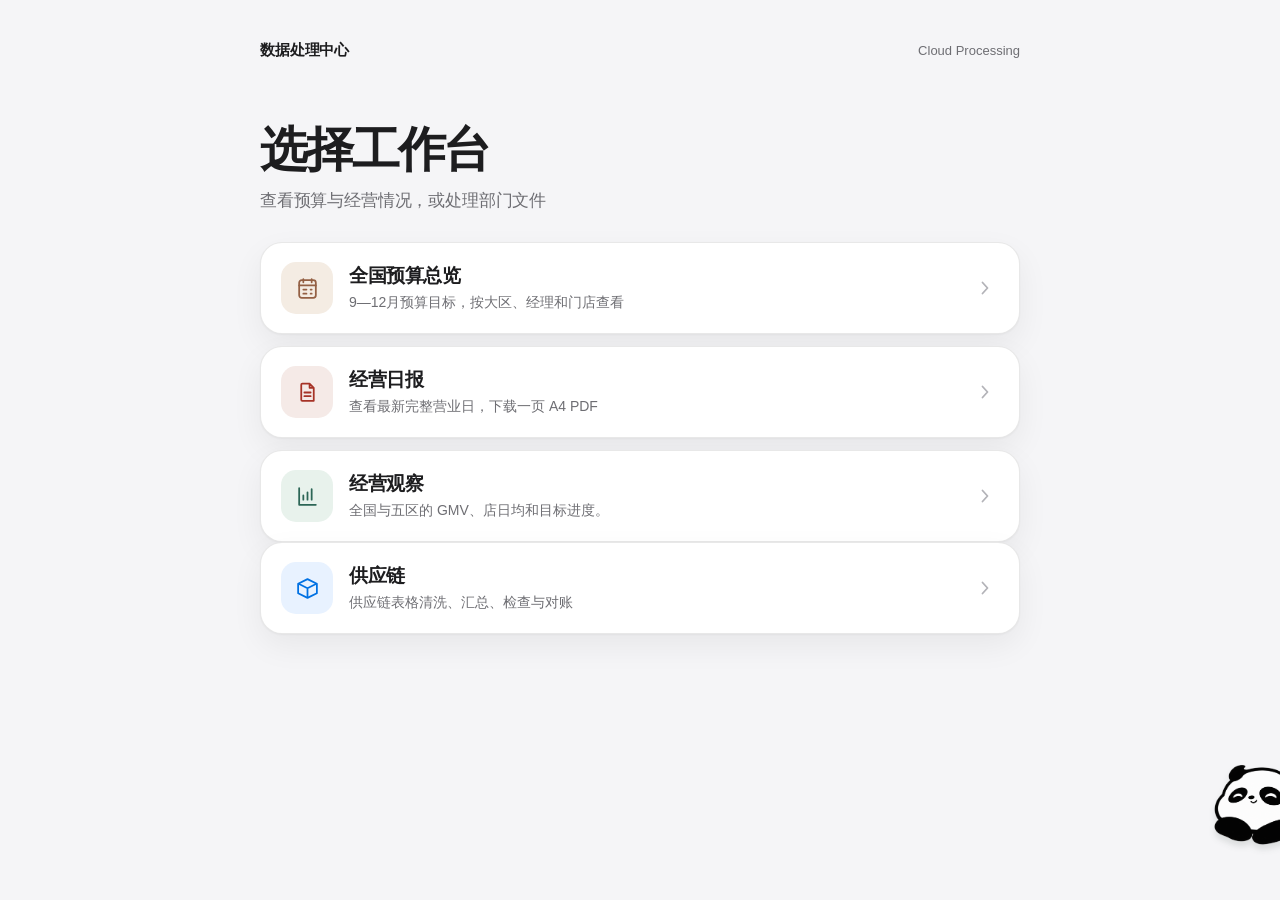
==== commit 205916b6: "Remove operating progress card from homepage" ====
--- a/index.html
+++ b/index.html
@@ -42,13 +42,6 @@
         <span class="choice-copy"><h2>经营观察</h2><p>全国与五区的 GMV、店日均和目标进度。</p></span>
         <svg class="choice-chevron" viewBox="0 0 20 20" fill="none" aria-hidden="true"><path d="m7.5 4.5 5 5.5-5 5.5" stroke="currentColor" stroke-width="1.8" stroke-linecap="round" stroke-linejoin="round"/></svg>
       </a>
-      <a class="choice-row" href="manager-targets/" aria-label="进入经营进度">
-        <span class="choice-icon" style="--icon-bg:#e9eef4;--icon-color:#4e6881">
-          <svg viewBox="0 0 24 24" fill="none" aria-hidden="true"><circle cx="9" cy="7" r="3" stroke="currentColor" stroke-width="1.7"/><path d="M3.5 20v-2a5.5 5.5 0 0 1 11 0v2M16 6h5M16 10h5M18 14v6M15 17h6" stroke="currentColor" stroke-width="1.7" stroke-linecap="round"/></svg>
-        </span>
-        <span class="choice-copy"><h2>经营进度</h2><p>按事业部、省份、经理和门店查看实绩与目标</p></span>
-        <svg class="choice-chevron" viewBox="0 0 20 20" fill="none" aria-hidden="true"><path d="m7.5 4.5 5 5.5-5 5.5" stroke="currentColor" stroke-width="1.8" stroke-linecap="round" stroke-linejoin="round"/></svg>
-      </a>
     </section>
     <section class="choice-list" data-department-list aria-label="部门列表"></section>
   </main>
